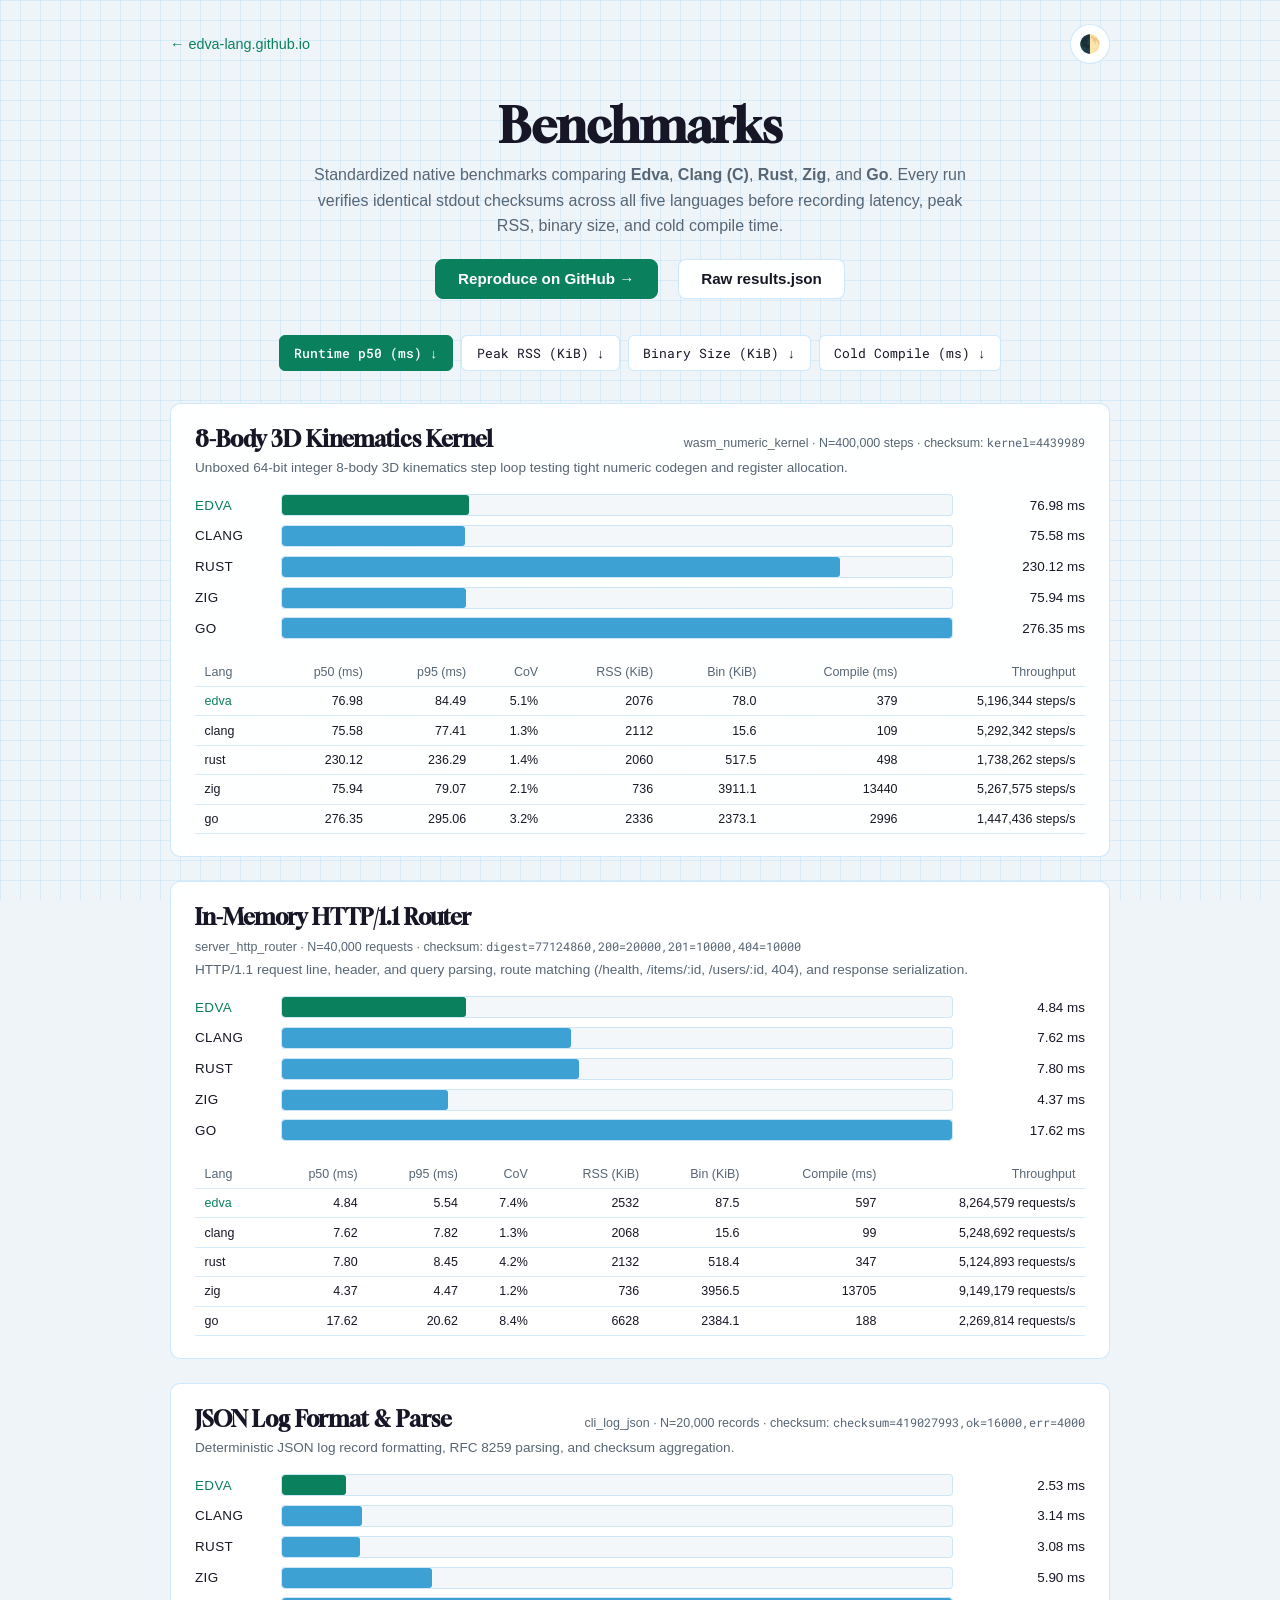
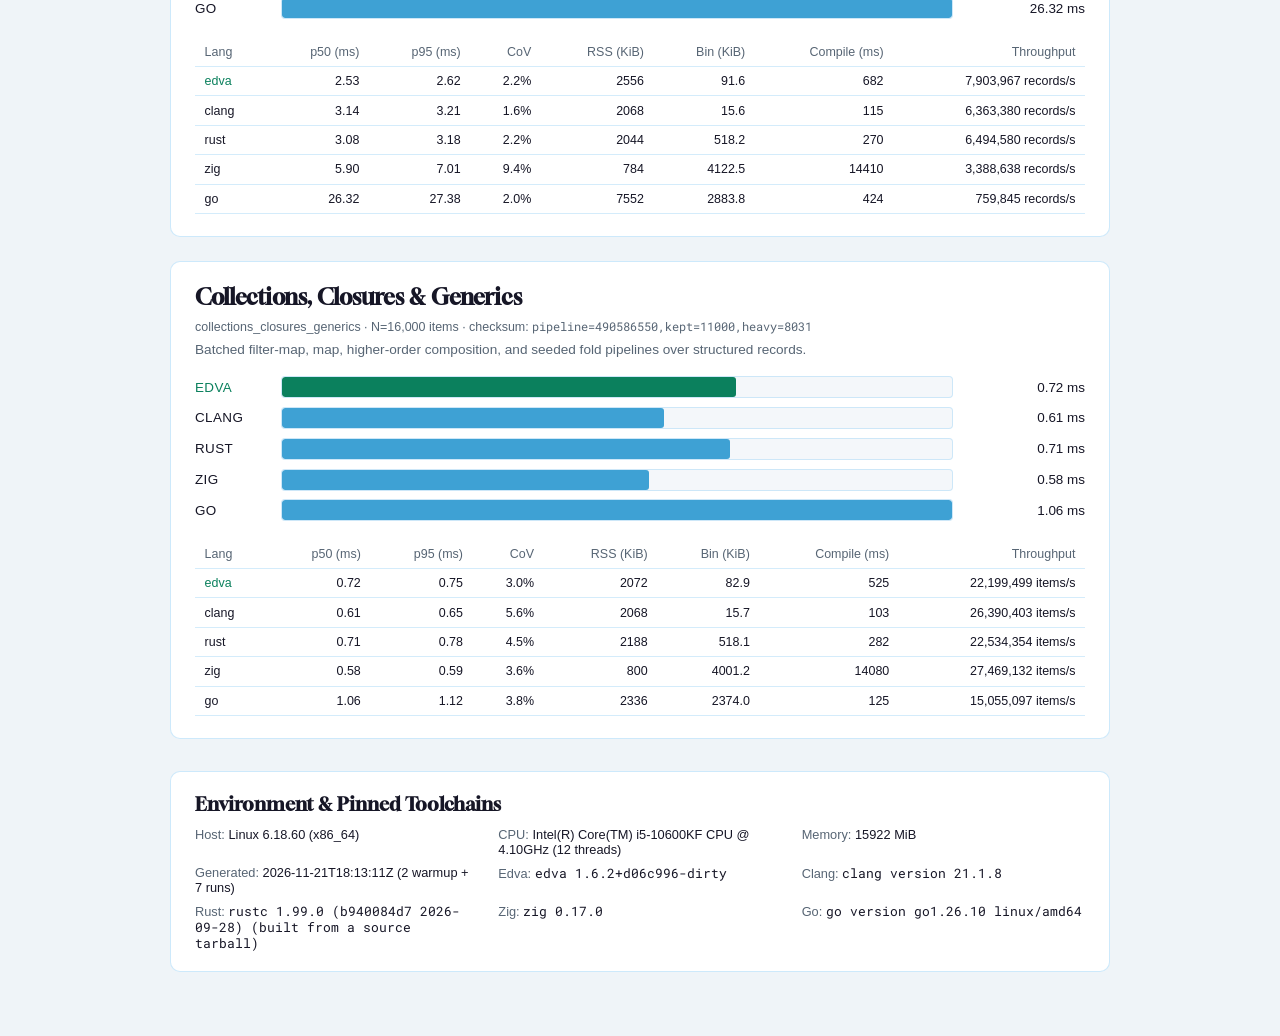
==== benchmarks/index.html @ 1a411171 "feat(benchmarks): add interactive 5-language benchmarks page (DVA-121)" ====
<!DOCTYPE html>
<html lang="en">
<head>
  <meta charset="UTF-8">
  <meta name="viewport" content="width=device-width, initial-scale=1.0">
  <title>Benchmarks — edva vs. Clang, Rust, Zig &amp; Go</title>
  <meta name="description" content="Standardized native benchmarks comparing Edva against Clang (C), Rust, Zig, and Go with verified identical outputs, peak RSS, binary size, and compile time.">
  <link rel="canonical" href="https://edva-lang.github.io/benchmarks/">
  <meta name="theme-color" content="#161626">
  <link rel="icon" type="image/svg+xml" href="/favicon.svg">
  <link rel="preconnect" href="https://fonts.googleapis.com">
  <link rel="preconnect" href="https://fonts.gstatic.com" crossorigin>
  <link href="https://fonts.googleapis.com/css2?family=Gloock&family=Roboto+Mono:wght@300;400;500&display=swap" rel="stylesheet">
  <link rel="stylesheet" href="../style.css">
  <style>
    .bench-wrap { max-width: 980px; margin: 0 auto; padding: 1.5rem 1.25rem 4rem; }
    .bench-topbar { display: flex; justify-content: space-between; align-items: center; gap: 1rem; margin-bottom: 2rem; }
    .bench-back { color: var(--accent-mint); text-decoration: none; font-size: 0.9rem; }
    .bench-back:hover { text-decoration: underline; }
    .bench-hero { text-align: center; margin-bottom: 2.25rem; }
    .bench-hero h1 { font-family: 'Gloock', serif; font-size: clamp(2rem, 5vw, 3rem); margin: 0 0 0.5rem; }
    .bench-hero p { color: var(--text-muted); max-width: 680px; margin: 0 auto 1.25rem; line-height: 1.6; }
    .metric-tabs { display: flex; flex-wrap: wrap; justify-content: center; gap: 0.5rem; margin-bottom: 2rem; }
    .metric-btn {
      font-family: 'Roboto Mono', monospace; font-size: 0.82rem; padding: 0.5rem 0.9rem;
      border-radius: 6px; border: 1px solid var(--card-border); background: var(--card-bg);
      color: var(--text-color); cursor: pointer; transition: all 0.15s ease;
    }
    .metric-btn.active {
      background: var(--btn-primary-bg); color: var(--btn-primary-fg); border-color: var(--btn-primary-bg); font-weight: 500;
    }
    .workload-card {
      background: var(--card-bg); border: 1px solid var(--card-border); border-radius: 10px;
      padding: 1.35rem 1.5rem; margin-bottom: 1.5rem; backdrop-filter: blur(4px);
    }
    .workload-head { display: flex; flex-wrap: wrap; justify-content: space-between; align-items: baseline; gap: 0.5rem; margin-bottom: 0.35rem; }
    .workload-head h2 { font-family: 'Gloock', serif; font-size: 1.4rem; margin: 0; }
    .workload-meta { font-size: 0.78rem; color: var(--text-muted); }
    .workload-desc { font-size: 0.85rem; color: var(--text-muted); margin: 0 0 1rem; line-height: 1.5; }
    .bars { display: flex; flex-direction: column; gap: 0.55rem; margin-bottom: 1.15rem; }
    .bar-row { display: grid; grid-template-columns: 74px 1fr 120px; align-items: center; gap: 0.75rem; font-size: 0.84rem; }
    .bar-lang { font-weight: 500; text-transform: uppercase; letter-spacing: 0.03em; }
    .bar-lang.edva { color: var(--accent-mint); }
    .bar-track { height: 22px; background: var(--tab-inactive-bg); border-radius: 4px; overflow: hidden; border: 1px solid var(--code-border); }
    .bar-fill { height: 100%; border-radius: 3px; background: var(--accent-ice); opacity: 0.75; transition: width 0.25s ease; }
    .bar-fill.edva { background: var(--accent-mint); opacity: 1; }
    .bar-val { text-align: right; font-variant-numeric: tabular-nums; white-space: nowrap; }
    .bench-table-wrap { overflow-x: auto; }
    table.bench-table { width: 100%; border-collapse: collapse; font-size: 0.78rem; font-variant-numeric: tabular-nums; }
    table.bench-table th, table.bench-table td { padding: 0.45rem 0.6rem; border-bottom: 1px solid var(--code-border); text-align: right; }
    table.bench-table th:first-child, table.bench-table td:first-child { text-align: left; }
    table.bench-table th { color: var(--text-muted); font-weight: 500; }
    table.bench-table tr.is-edva td:first-child { color: var(--accent-mint); font-weight: 500; }
    .env-card { background: var(--card-bg); border: 1px solid var(--card-border); border-radius: 10px; padding: 1.25rem 1.5rem; margin-top: 2rem; }
    .env-card h3 { font-family: 'Gloock', serif; margin: 0 0 0.75rem; font-size: 1.2rem; }
    .env-grid { display: grid; grid-template-columns: repeat(auto-fit, minmax(240px, 1fr)); gap: 0.5rem 1.25rem; font-size: 0.8rem; }
    .env-item span { color: var(--text-muted); }
    @media (max-width: 600px) {
      .bar-row { grid-template-columns: 60px 1fr 96px; gap: 0.5rem; font-size: 0.78rem; }
    }
  </style>
</head>
<body>
  <div class="bench-wrap">
    <div class="bench-topbar">
      <a href="/" class="bench-back">&larr; edva-lang.github.io</a>
      <button class="theme-toggle" id="themeToggle" aria-label="Toggle dark/light mode" style="position:static">🌓</button>
    </div>

    <section class="bench-hero">
      <h1>Benchmarks</h1>
      <p>Standardized native benchmarks comparing <strong>Edva</strong>, <strong>Clang (C)</strong>, <strong>Rust</strong>, <strong>Zig</strong>, and <strong>Go</strong>. Every run verifies identical stdout checksums across all five languages before recording latency, peak RSS, binary size, and cold compile time.</p>
      <div class="nav-links" style="justify-content:center">
        <a href="https://github.com/edva-lang/benchmarks" class="btn btn-primary" target="_blank" rel="noopener">Reproduce on GitHub &rarr;</a>
        <a href="./results.json" class="btn btn-outline">Raw results.json</a>
      </div>
    </section>

    <div class="metric-tabs" role="tablist">
      <button class="metric-btn active" data-metric="p50_ms">Runtime p50 (ms) &darr;</button>
      <button class="metric-btn" data-metric="peak_rss_kb">Peak RSS (KiB) &darr;</button>
      <button class="metric-btn" data-metric="binary_kb">Binary Size (KiB) &darr;</button>
      <button class="metric-btn" data-metric="compile_ms">Cold Compile (ms) &darr;</button>
    </div>

    <div id="workloads">Loading benchmark results...</div>
    <section class="env-card" id="envCard" style="display:none"></section>
  </div>

  <script>
    const root = document.documentElement;
    const saved = localStorage.getItem('edva-theme');
    if (saved) root.setAttribute('data-theme', saved);
    else if (window.matchMedia('(prefers-color-scheme: dark)').matches) root.setAttribute('data-theme', 'dark');
    document.getElementById('themeToggle').addEventListener('click', () => {
      const next = root.getAttribute('data-theme') === 'dark' ? 'light' : 'dark';
      root.setAttribute('data-theme', next);
      localStorage.setItem('edva-theme', next);
    });

    let benchData = null;
    let activeMetric = 'p50_ms';

    function metricValue(r, metric) {
      if (metric === 'binary_kb') return r.binary_bytes / 1024;
      return r[metric];
    }

    function formatMetric(val, metric) {
      if (metric === 'p50_ms') return val.toFixed(2) + ' ms';
      if (metric === 'compile_ms') return Math.round(val) + ' ms';
      if (metric === 'binary_kb') return val.toFixed(1) + ' KiB';
      return Math.round(val) + ' KiB';
    }

    function render() {
      if (!benchData) return;
      const container = document.getElementById('workloads');
      container.innerHTML = '';

      for (const w of benchData.workloads) {
        const card = document.createElement('section');
        card.className = 'workload-card';

        const langs = benchData.languages.filter(l => w.results[l]);
        const vals = langs.map(l => metricValue(w.results[l], activeMetric));
        const maxVal = Math.max(...vals, 0.001);

        const barsHtml = langs.map(l => {
          const v = metricValue(w.results[l], activeMetric);
          const pct = Math.max(2, (v / maxVal) * 100);
          return `
            <div class="bar-row">
              <div class="bar-lang ${l === 'edva' ? 'edva' : ''}">${l}</div>
              <div class="bar-track"><div class="bar-fill ${l === 'edva' ? 'edva' : ''}" style="width:${pct.toFixed(1)}%"></div></div>
              <div class="bar-val">${formatMetric(v, activeMetric)}</div>
            </div>`;
        }).join('');

        const rowsHtml = langs.map(l => {
          const r = w.results[l];
          return `
            <tr class="${l === 'edva' ? 'is-edva' : ''}">
              <td>${l}</td>
              <td>${r.p50_ms.toFixed(2)}</td>
              <td>${r.p95_ms.toFixed(2)}</td>
              <td>${r.cov_pct.toFixed(1)}%</td>
              <td>${r.peak_rss_kb}</td>
              <td>${(r.binary_bytes / 1024).toFixed(1)}</td>
              <td>${Math.round(r.compile_ms)}</td>
              <td>${Math.round(r.throughput_per_s).toLocaleString()} ${w.unit}/s</td>
            </tr>`;
        }).join('');

        card.innerHTML = `
          <div class="workload-head">
            <h2>${w.title}</h2>
            <span class="workload-meta">${w.id} &middot; N=${w.n.toLocaleString()} ${w.unit} &middot; checksum: <code>${w.checksum}</code></span>
          </div>
          <p class="workload-desc">${w.description}</p>
          <div class="bars">${barsHtml}</div>
          <div class="bench-table-wrap">
            <table class="bench-table">
              <thead>
                <tr>
                  <th>Lang</th><th>p50 (ms)</th><th>p95 (ms)</th><th>CoV</th>
                  <th>RSS (KiB)</th><th>Bin (KiB)</th><th>Compile (ms)</th><th>Throughput</th>
                </tr>
              </thead>
              <tbody>${rowsHtml}</tbody>
            </table>
          </div>`;
        container.appendChild(card);
      }

      const env = benchData.environment;
      const envCard = document.getElementById('envCard');
      envCard.style.display = 'block';
      envCard.innerHTML = `
        <h3>Environment &amp; Pinned Toolchains</h3>
        <div class="env-grid">
          <div class="env-item"><span>Host:</span> ${env.os} (${env.arch})</div>
          <div class="env-item"><span>CPU:</span> ${env.cpu} (${env.cores} threads)</div>
          <div class="env-item"><span>Memory:</span> ${env.memory_mib} MiB</div>
          <div class="env-item"><span>Generated:</span> ${benchData.generated_at} (${benchData.config.warmup} warmup + ${benchData.config.runs} runs)</div>
          <div class="env-item"><span>Edva:</span> <code>${env.toolchains.edva}</code></div>
          <div class="env-item"><span>Clang:</span> <code>${env.toolchains.clang}</code></div>
          <div class="env-item"><span>Rust:</span> <code>${env.toolchains.rust}</code></div>
          <div class="env-item"><span>Zig:</span> <code>${env.toolchains.zig}</code></div>
          <div class="env-item"><span>Go:</span> <code>${env.toolchains.go}</code></div>
        </div>`;
    }

    document.querySelectorAll('.metric-btn').forEach(btn => {
      btn.addEventListener('click', () => {
        document.querySelectorAll('.metric-btn').forEach(b => b.classList.remove('active'));
        btn.classList.add('active');
        activeMetric = btn.dataset.metric;
        render();
      });
    });

    fetch('./results.json')
      .then(r => r.json())
      .then(data => { benchData = data; render(); })
      .catch(err => {
        document.getElementById('workloads').textContent = 'Failed to load results.json: ' + err;
      });
  </script>

  <!-- Edva Webcounter -->
  <script>
    fetch('https://counter.shut.gde.to/p/' + location.hostname + '?ref=' + encodeURIComponent(document.referrer || ''), {
      method: 'POST',
      keepalive: true
    }).catch(() => {});
  </script>
</body>
</html>
---- style.css ----
/* ==========================================================================
   Edva Website Stylesheet
   Palette:
     - Indigo (Dark Base):   #161626 / #202036
     - Cloud (Light Base):    #EFF4F8
     - Mint (Primary Accent): #77F2C1
     - Ice (Secondary Accent):#83C9F4
   Background: Notebook Grid Paper ("Тетрадь в клетку")
   ========================================================================== */

:root {
   --bg-color: #eff4f8; /* Cloud */
   --text-color: #161626; /* Indigo */
   --text-muted: #576574;
   --grid-line-color: rgba(
      131,
      201,
      244,
      0.22
   ); /* Faint Ice grid on Cloud */
   --grid-size: 20px;

   /* Light mode: Deep high-contrast mint for crisp legibility on white/cloud */
   --accent-mint: #0b805d;
   --accent-ice: #0284c7;
   --accent-indigo: #161626;

   --btn-primary-bg: #0b805d;
   --btn-primary-fg: #ffffff;
   --btn-primary-hover: #08694c;

   --card-bg: rgba(255, 255, 255, 0.95);
   --card-border: rgba(131, 201, 244, 0.4);
   --code-bg: #ffffff;
   --code-border: rgba(131, 201, 244, 0.35);
   --tab-active-bg: #ffffff;
   --tab-inactive-bg: rgba(239, 244, 248, 0.7);

   /* Syntax Highlighting (Light: Crisp dark mint & ice on white) */
   --syn-comment: #576574;
   --syn-directive: #0b805d;
   --syn-keyword: #0b805d;
   --syn-type: #0284c7;
   --syn-string: #0b805d;
   --syn-number: #7c3aed;
   --syn-operator: #0284c7;
   --syn-function: #2563eb;
}

[data-theme="dark"] {
   --bg-color: #161626; /* Indigo */
   --text-color: #eff4f8; /* Cloud */
   --text-muted: #8fa0b5;
   --grid-line-color: rgba(
      131,
      201,
      244,
      0.045
   ); /* Faint Ice grid on Indigo */

   /* Dark mode: Radiant #77F2C1 mint against Midnight Indigo */
   --accent-mint: #77f2c1; /* Mint */
   --accent-ice: #83c9f4; /* Ice */
   --accent-indigo: #161626; /* Indigo */

   --btn-primary-bg: #77f2c1;
   --btn-primary-fg: #161626;
   --btn-primary-hover: #5fe3b0;

   --card-bg: rgba(32, 32, 54, 0.85); /* Deep Indigo Surface */
   --card-border: rgba(131, 201, 244, 0.12);
   --code-bg: #202036;
   --code-border: rgba(131, 201, 244, 0.1);
   --tab-active-bg: #202036;
   --tab-inactive-bg: rgba(22, 22, 38, 0.4);

   /* Syntax Highlighting (Dark: Midnight Indigo + Mint/Ice) */
   --syn-comment: #606b82;
   --syn-directive: #77f2c1; /* Mint */
   --syn-keyword: #77f2c1; /* Mint */
   --syn-type: #83c9f4; /* Ice */
   --syn-string: #77f2c1; /* Mint */
   --syn-number: #fbbf24;
   --syn-operator: #83c9f4; /* Ice */
   --syn-function: #83c9f4; /* Ice */
}

@media (prefers-color-scheme: dark) {
   :root:not([data-theme="light"]) {
      --bg-color: #161626;
      --text-color: #eff4f8;
      --text-muted: #8fa0b5;
      --grid-line-color: rgba(131, 201, 244, 0.045);

      --card-bg: rgba(32, 32, 54, 0.85);
      --card-border: rgba(131, 201, 244, 0.12);
      --code-bg: #202036;
      --code-border: rgba(131, 201, 244, 0.1);
      --tab-active-bg: #202036;
      --tab-inactive-bg: rgba(22, 22, 38, 0.4);

      --syn-comment: #606b82;
      --syn-directive: #77f2c1;
      --syn-keyword: #77f2c1;
      --syn-type: #83c9f4;
      --syn-string: #77f2c1;
      --syn-number: #fbbf24;
      --syn-operator: #83c9f4;
      --syn-function: #83c9f4;
   }
}

* {
   box-sizing: border-box;
   margin: 0;
   padding: 0;
}

html,
body {
   min-height: 100vh;
   background-color: var(--bg-color);
   background-image:
      linear-gradient(
         to right,
         var(--grid-line-color) 1px,
         transparent 1px
      ),
      linear-gradient(
         to bottom,
         var(--grid-line-color) 1px,
         transparent 1px
      );
   background-size: var(--grid-size) var(--grid-size);
   background-attachment: fixed;
   color: var(--text-color);
   font-family:
      -apple-system, BlinkMacSystemFont, "Segoe UI", Roboto,
      "Helvetica Neue", Arial, sans-serif;
   transition:
      background-color 0.25s ease,
      color 0.25s ease;
}

/* Header & Theme toggle */
header {
   position: absolute;
   top: 0;
   left: 0;
   right: 0;
   display: flex;
   justify-content: flex-end;
   padding: 1.5rem 2rem;
   z-index: 10;
}

.theme-toggle {
   background: var(--card-bg);
   border: 1px solid var(--card-border);
   color: var(--text-color);
   width: 40px;
   height: 40px;
   border-radius: 50%;
   cursor: pointer;
   display: flex;
   align-items: center;
   justify-content: center;
   font-size: 1.1rem;
   transition:
      border-color 0.2s,
      transform 0.2s;
   backdrop-filter: blur(8px);
}

.theme-toggle:hover {
   border-color: var(--accent-mint);
   transform: scale(1.05);
}

/* Main Container */
main {
   max-width: 1060px;
   margin: 0 auto;
   padding: 5rem 1.5rem 4rem 1.5rem;
   display: flex;
   flex-direction: column;
   align-items: center;
}

/* Hero Section */
.hero {
   text-align: center;
   margin-bottom: 3.5rem;
}

.brand-logo-wrap {
   display: inline-flex;
   justify-content: center;
   align-items: center;
   margin-bottom: 0.75rem;
}

.brand-logo {
   width: 76px;
   height: auto;
   color: var(--accent-mint);
   filter: drop-shadow(0 4px 12px rgba(11, 128, 93, 0.15));
   transition:
      transform 0.3s cubic-bezier(0.16, 1, 0.3, 1),
      color 0.25s ease,
      filter 0.3s ease;
}

.brand-logo:hover {
   transform: translateY(-3px) scale(1.04);
}

[data-theme="dark"] .brand-logo {
   filter: drop-shadow(0 0 22px rgba(119, 242, 193, 0.3));
}

.brand-title {
   font-family: "Gloock", serif;
   font-weight: 500;
   font-size: 100px;
   line-height: 1.05;
   letter-spacing: -0.02em;
   margin-bottom: 0.25rem;
   color: var(--text-color);
   user-select: none;
}

.brand-sub {
   font-family:
      "Roboto", "Helvetica Neue", Helvetica, Arial, sans-serif;
   font-size: 0.72rem;
   font-weight: 300;
   letter-spacing: 0.05em;
   color: var(--text-muted);
   margin-top: 0;
   margin-bottom: 1.5rem;
   opacity: 0.75;
}

.tagline {
   font-size: 1.25rem;
   color: var(--text-muted);
   font-weight: 400;
   max-width: 680px;
   margin: 0 auto 2rem auto;
   line-height: 1.5;
}

.nav-links {
   display: flex;
   gap: 1.25rem;
   flex-wrap: wrap;
   justify-content: center;
}

.btn {
   display: inline-flex;
   align-items: center;
   gap: 0.5rem;
   padding: 0.65rem 1.4rem;
   border-radius: 8px;
   font-size: 0.95rem;
   font-weight: 600;
   text-decoration: none;
   transition: all 0.2s ease;
}

.btn-primary {
   background-color: var(--btn-primary-bg);
   color: var(--btn-primary-fg);
   border: 1px solid var(--btn-primary-bg);
}

.btn-primary:hover {
   background-color: var(--btn-primary-hover);
   border-color: var(--btn-primary-hover);
   transform: translateY(-1px);
}

.btn-outline {
   background: var(--card-bg);
   color: var(--text-color);
   border: 1px solid var(--card-border);
   backdrop-filter: blur(8px);
}

.btn-outline:hover {
   border-color: var(--accent-ice);
   color: var(--accent-ice);
}

/* Showcase Section */
.showcase {
   width: 100%;
   margin-top: 1rem;
}

.showcase + .showcase {
   margin-top: 3rem;
}

.showcase-header {
   text-align: center;
   margin-bottom: 1.5rem;
}

.showcase-title {
   font-size: 1.5rem;
   font-weight: 600;
   color: var(--text-color);
   margin-bottom: 0.5rem;
}

.showcase-desc {
   font-size: 0.95rem;
   color: var(--text-muted);
}

.showcase-box {
   background: var(--code-bg);
   border: 1px solid var(--code-border);
   border-radius: 12px;
   overflow: hidden;
   box-shadow: 0 10px 30px rgba(0, 0, 0, 0.08);
}

/* Tab Bar */
.tabs-bar {
   display: flex;
   background: var(--tab-inactive-bg);
   border-bottom: 1px solid var(--code-border);
   overflow-x: auto;
   scrollbar-width: none;
}

.tabs-bar::-webkit-scrollbar {
   display: none;
}

.tab-btn {
   background: transparent;
   border: none;
   padding: 0.85rem 1.35rem;
   font-size: 0.9rem;
   font-weight: 600;
   color: var(--text-muted);
   cursor: pointer;
   white-space: nowrap;
   display: flex;
   align-items: center;
   gap: 0.5rem;
   border-bottom: 2px solid transparent;
   transition: all 0.2s ease;
}

.tab-btn:hover {
   color: var(--text-color);
}

.tab-btn.active {
   color: var(--accent-mint);
   background: var(--tab-active-bg);
   border-bottom: 2px solid var(--accent-mint);
}

/* Code Content Panel */
.tab-content {
   display: none;
   padding: 1.75rem;
   position: relative;
}

.tab-content.active {
   display: block;
}

.content-grid {
   display: grid;
   grid-template-columns: 280px minmax(0, 1fr);
   gap: 2rem;
   align-items: start;
}

@media (max-width: 860px) {
   .content-grid {
      grid-template-columns: minmax(0, 1fr);
   }
}

.feature-info {
   text-align: left;
}

.feature-info h3 {
   font-size: 1.2rem;
   margin-bottom: 0.75rem;
   color: var(--text-color);
   text-align: left;
}

.feature-info p {
   font-size: 0.92rem;
   line-height: 1.6;
   color: var(--text-muted);
   margin-bottom: 1.2rem;
   text-align: left;
}

.feature-info ul {
   list-style: none;
   padding: 0;
   margin: 0;
   text-align: left;
}

.feature-info li {
   font-size: 0.88rem;
   line-height: 1.6;
   color: var(--text-muted);
   margin-bottom: 0.6rem;
   position: relative;
   padding-left: 1.1rem;
   text-align: left;
}

.feature-info li::before {
   content: "•";
   position: absolute;
   left: 0;
   top: 0;
   color: var(--accent-mint);
   font-weight: bold;
}

.feature-info code {
   white-space: nowrap;
   background: var(--card-bg);
   border: 1px solid var(--card-border);
   padding: 0.15em 0.35em;
   border-radius: 4px;
   font-size: 0.85em;
   color: var(--accent-ice);
}

[data-theme="dark"] .feature-info code {
   color: var(--accent-ice);
}

/* Code Block */
.code-wrapper {
   position: relative;
   min-width: 0;
   max-width: 100%;
}

.copy-btn {
   position: absolute;
   top: 0.25rem;
   right: 0.25rem;
   z-index: 10;
   background: var(--card-bg);
   border: 1px solid var(--card-border);
   color: var(--text-muted);
   padding: 0.3rem 0.6rem;
   border-radius: 6px;
   font-size: 0.72rem;
   cursor: pointer;
   transition: all 0.2s ease;
   backdrop-filter: blur(8px);
   -webkit-backdrop-filter: blur(8px);
}

.copy-btn:hover {
   color: var(--text-color);
   border-color: var(--accent-mint);
}

pre,
code {
   font-family:
      "Roboto Mono", ui-monospace, SFMono-Regular, Menlo, Monaco,
      Consolas, monospace;
}

pre {
   margin: 0;
   font-size: 0.86rem;
   font-weight: 300;
   line-height: 1.55;
   letter-spacing: -0.01em;
   overflow-x: hidden;
   padding: 0.5rem 0.25rem;
}

/* Syntax Highlight Tokens (Zero Italics, Light/Clean Weights) */
.tok-com {
   color: var(--syn-comment);
   font-style: normal;
   font-weight: 300;
}
.tok-dir {
   color: var(--syn-directive);
   font-weight: 400;
   font-style: normal;
}
.tok-kw {
   color: var(--syn-keyword);
   font-weight: 400;
   font-style: normal;
}
.tok-typ {
   color: var(--syn-type);
   font-weight: 400;
   font-style: normal;
}
.tok-str {
   color: var(--syn-string);
   font-style: normal;
}
.tok-num {
   color: var(--syn-number);
   font-style: normal;
}
.tok-op {
   color: var(--syn-operator);
   font-weight: 400;
   font-style: normal;
}
.tok-fn {
   color: var(--syn-function);
   font-weight: 400;
   font-style: normal;
}

.bottom-nav {
   margin-top: 4.5rem;
   margin-bottom: 0.5rem;
}

footer {
   margin-top: 2.5rem;
   text-align: center;
   font-size: 0.85rem;
   color: var(--text-muted);
}

footer a {
   color: var(--text-muted);
   text-decoration: underline;
   text-underline-offset: 3px;
   transition: color 0.2s ease;
}

footer a:hover {
   color: var(--accent-mint);
}
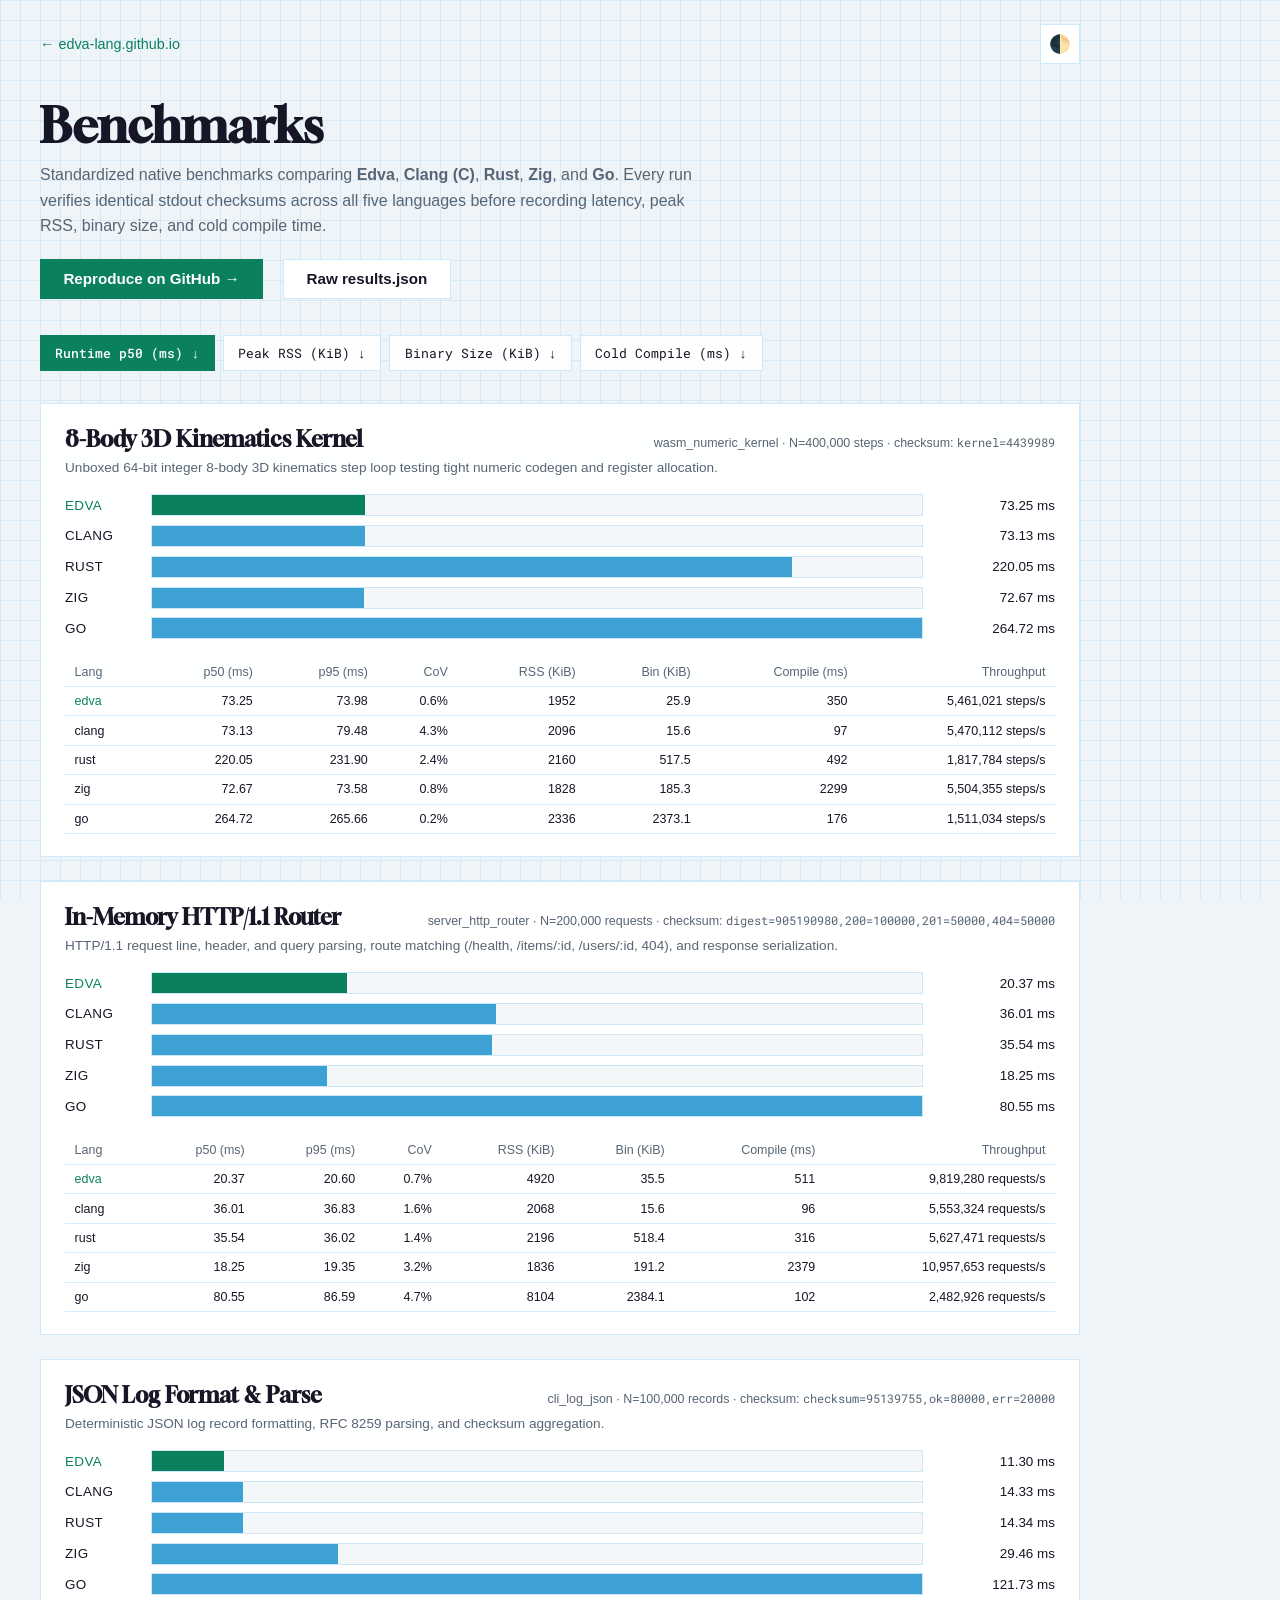
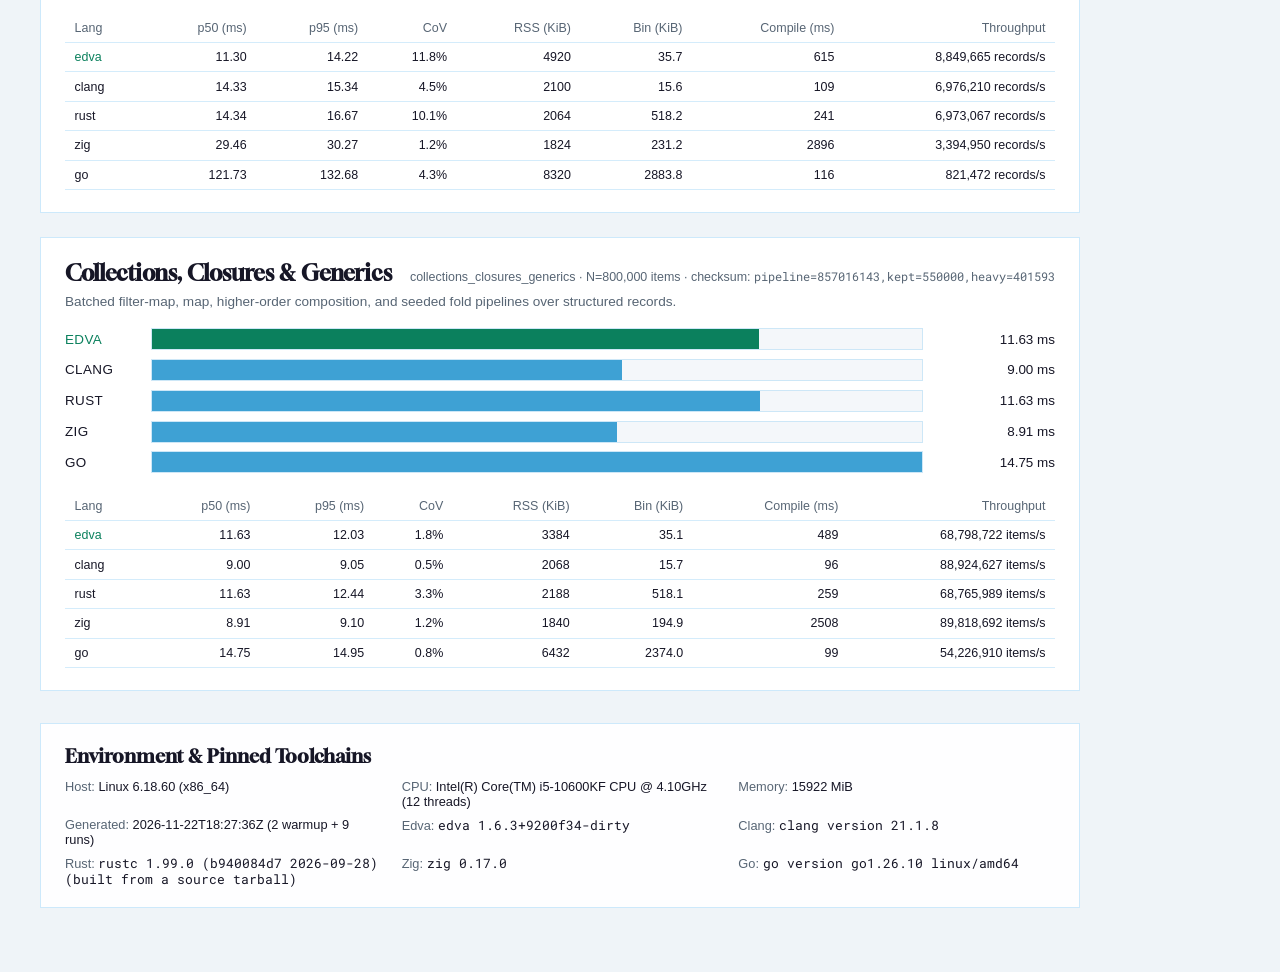
==== commit 84f47b68: "style: left-align layout, split upper-left logo & right hero block, and remove all rounded corners" ====
--- a/benchmarks/index.html
+++ b/benchmarks/index.html
@@ -13,24 +13,24 @@
   <link href="https://fonts.googleapis.com/css2?family=Gloock&family=Roboto+Mono:wght@300;400;500&display=swap" rel="stylesheet">
   <link rel="stylesheet" href="../style.css">
   <style>
-    .bench-wrap { max-width: 980px; margin: 0 auto; padding: 1.5rem 1.25rem 4rem; }
+    .bench-wrap { max-width: 1120px; margin: 0; padding: 1.5rem 2.5rem 4rem; }
     .bench-topbar { display: flex; justify-content: space-between; align-items: center; gap: 1rem; margin-bottom: 2rem; }
     .bench-back { color: var(--accent-mint); text-decoration: none; font-size: 0.9rem; }
     .bench-back:hover { text-decoration: underline; }
-    .bench-hero { text-align: center; margin-bottom: 2.25rem; }
+    .bench-hero { text-align: left; margin-bottom: 2.25rem; }
     .bench-hero h1 { font-family: 'Gloock', serif; font-size: clamp(2rem, 5vw, 3rem); margin: 0 0 0.5rem; }
-    .bench-hero p { color: var(--text-muted); max-width: 680px; margin: 0 auto 1.25rem; line-height: 1.6; }
-    .metric-tabs { display: flex; flex-wrap: wrap; justify-content: center; gap: 0.5rem; margin-bottom: 2rem; }
+    .bench-hero p { color: var(--text-muted); max-width: 680px; margin: 0 0 1.25rem; line-height: 1.6; }
+    .metric-tabs { display: flex; flex-wrap: wrap; justify-content: flex-start; gap: 0.5rem; margin-bottom: 2rem; }
     .metric-btn {
       font-family: 'Roboto Mono', monospace; font-size: 0.82rem; padding: 0.5rem 0.9rem;
-      border-radius: 6px; border: 1px solid var(--card-border); background: var(--card-bg);
+      border-radius: 0; border: 1px solid var(--card-border); background: var(--card-bg);
       color: var(--text-color); cursor: pointer; transition: all 0.15s ease;
     }
     .metric-btn.active {
       background: var(--btn-primary-bg); color: var(--btn-primary-fg); border-color: var(--btn-primary-bg); font-weight: 500;
     }
     .workload-card {
-      background: var(--card-bg); border: 1px solid var(--card-border); border-radius: 10px;
+      background: var(--card-bg); border: 1px solid var(--card-border); border-radius: 0;
       padding: 1.35rem 1.5rem; margin-bottom: 1.5rem; backdrop-filter: blur(4px);
     }
     .workload-head { display: flex; flex-wrap: wrap; justify-content: space-between; align-items: baseline; gap: 0.5rem; margin-bottom: 0.35rem; }
@@ -41,8 +41,8 @@
     .bar-row { display: grid; grid-template-columns: 74px 1fr 120px; align-items: center; gap: 0.75rem; font-size: 0.84rem; }
     .bar-lang { font-weight: 500; text-transform: uppercase; letter-spacing: 0.03em; }
     .bar-lang.edva { color: var(--accent-mint); }
-    .bar-track { height: 22px; background: var(--tab-inactive-bg); border-radius: 4px; overflow: hidden; border: 1px solid var(--code-border); }
-    .bar-fill { height: 100%; border-radius: 3px; background: var(--accent-ice); opacity: 0.75; transition: width 0.25s ease; }
+    .bar-track { height: 22px; background: var(--tab-inactive-bg); border-radius: 0; overflow: hidden; border: 1px solid var(--code-border); }
+    .bar-fill { height: 100%; border-radius: 0; background: var(--accent-ice); opacity: 0.75; transition: width 0.25s ease; }
     .bar-fill.edva { background: var(--accent-mint); opacity: 1; }
     .bar-val { text-align: right; font-variant-numeric: tabular-nums; white-space: nowrap; }
     .bench-table-wrap { overflow-x: auto; }
@@ -51,7 +51,7 @@
     table.bench-table th:first-child, table.bench-table td:first-child { text-align: left; }
     table.bench-table th { color: var(--text-muted); font-weight: 500; }
     table.bench-table tr.is-edva td:first-child { color: var(--accent-mint); font-weight: 500; }
-    .env-card { background: var(--card-bg); border: 1px solid var(--card-border); border-radius: 10px; padding: 1.25rem 1.5rem; margin-top: 2rem; }
+    .env-card { background: var(--card-bg); border: 1px solid var(--card-border); border-radius: 0; padding: 1.25rem 1.5rem; margin-top: 2rem; }
     .env-card h3 { font-family: 'Gloock', serif; margin: 0 0 0.75rem; font-size: 1.2rem; }
     .env-grid { display: grid; grid-template-columns: repeat(auto-fit, minmax(240px, 1fr)); gap: 0.5rem 1.25rem; font-size: 0.8rem; }
     .env-item span { color: var(--text-muted); }
@@ -70,7 +70,7 @@
     <section class="bench-hero">
       <h1>Benchmarks</h1>
       <p>Standardized native benchmarks comparing <strong>Edva</strong>, <strong>Clang (C)</strong>, <strong>Rust</strong>, <strong>Zig</strong>, and <strong>Go</strong>. Every run verifies identical stdout checksums across all five languages before recording latency, peak RSS, binary size, and cold compile time.</p>
-      <div class="nav-links" style="justify-content:center">
+      <div class="nav-links">
         <a href="https://github.com/edva-lang/benchmarks" class="btn btn-primary" target="_blank" rel="noopener">Reproduce on GitHub &rarr;</a>
         <a href="./results.json" class="btn btn-outline">Raw results.json</a>
       </div>
--- a/style.css
+++ b/style.css
@@ -160,7 +160,7 @@
    color: var(--text-color);
    width: 40px;
    height: 40px;
-   border-radius: 50%;
+   border-radius: 0;
    cursor: pointer;
    display: flex;
    align-items: center;
@@ -179,29 +179,35 @@
 
 /* Main Container */
 main {
-   max-width: 1060px;
-   margin: 0 auto;
-   padding: 5rem 1.5rem 4rem 1.5rem;
+   max-width: 1120px;
+   margin: 0;
+   padding: 4.5rem 2.5rem 4rem 2.5rem;
    display: flex;
    flex-direction: column;
-   align-items: center;
+   align-items: flex-start;
 }
 
 /* Hero Section */
 .hero {
-   text-align: center;
+   width: 100%;
+   display: flex;
+   justify-content: space-between;
+   align-items: flex-start;
+   gap: 3rem;
+   text-align: left;
    margin-bottom: 3.5rem;
 }
 
 .brand-logo-wrap {
    display: inline-flex;
-   justify-content: center;
-   align-items: center;
-   margin-bottom: 0.75rem;
+   justify-content: flex-start;
+   align-items: flex-start;
+   flex-shrink: 0;
+   margin-bottom: 0;
 }
 
 .brand-logo {
-   width: 76px;
+   width: 112px;
    height: auto;
    color: var(--accent-mint);
    filter: drop-shadow(0 4px 12px rgba(11, 128, 93, 0.15));
@@ -211,6 +217,28 @@
       filter 0.3s ease;
 }
 
+.hero-content {
+   margin-left: auto;
+   max-width: 700px;
+   text-align: left;
+}
+
+@media (max-width: 760px) {
+   main {
+      padding: 4.5rem 1.25rem 3rem 1.25rem;
+   }
+   .hero {
+      flex-direction: column;
+      gap: 1.5rem;
+   }
+   .hero-content {
+      margin-left: 0;
+   }
+   .brand-logo {
+      width: 76px;
+   }
+}
+
 .brand-logo:hover {
    transform: translateY(-3px) scale(1.04);
 }
@@ -247,15 +275,23 @@
    color: var(--text-muted);
    font-weight: 400;
    max-width: 680px;
-   margin: 0 auto 2rem auto;
+   margin: 0 0 0.75rem 0;
    line-height: 1.5;
+}
+
+.targets-line {
+   font-size: 0.9rem;
+   color: var(--text-muted);
+   opacity: 0.85;
+   letter-spacing: 0.02em;
+   margin: 0 0 2rem 0;
 }
 
 .nav-links {
    display: flex;
    gap: 1.25rem;
    flex-wrap: wrap;
-   justify-content: center;
+   justify-content: flex-start;
 }
 
 .btn {
@@ -263,7 +299,7 @@
    align-items: center;
    gap: 0.5rem;
    padding: 0.65rem 1.4rem;
-   border-radius: 8px;
+   border-radius: 0;
    font-size: 0.95rem;
    font-weight: 600;
    text-decoration: none;
@@ -305,7 +341,7 @@
 }
 
 .showcase-header {
-   text-align: center;
+   text-align: left;
    margin-bottom: 1.5rem;
 }
 
@@ -324,7 +360,7 @@
 .showcase-box {
    background: var(--code-bg);
    border: 1px solid var(--code-border);
-   border-radius: 12px;
+   border-radius: 0;
    overflow: hidden;
    box-shadow: 0 10px 30px rgba(0, 0, 0, 0.08);
 }
@@ -442,7 +478,7 @@
    background: var(--card-bg);
    border: 1px solid var(--card-border);
    padding: 0.15em 0.35em;
-   border-radius: 4px;
+   border-radius: 0;
    font-size: 0.85em;
    color: var(--accent-ice);
 }
@@ -467,7 +503,7 @@
    border: 1px solid var(--card-border);
    color: var(--text-muted);
    padding: 0.3rem 0.6rem;
-   border-radius: 6px;
+   border-radius: 0;
    font-size: 0.72rem;
    cursor: pointer;
    transition: all 0.2s ease;
@@ -544,7 +580,7 @@
 
 footer {
    margin-top: 2.5rem;
-   text-align: center;
+   text-align: left;
    font-size: 0.85rem;
    color: var(--text-muted);
 }
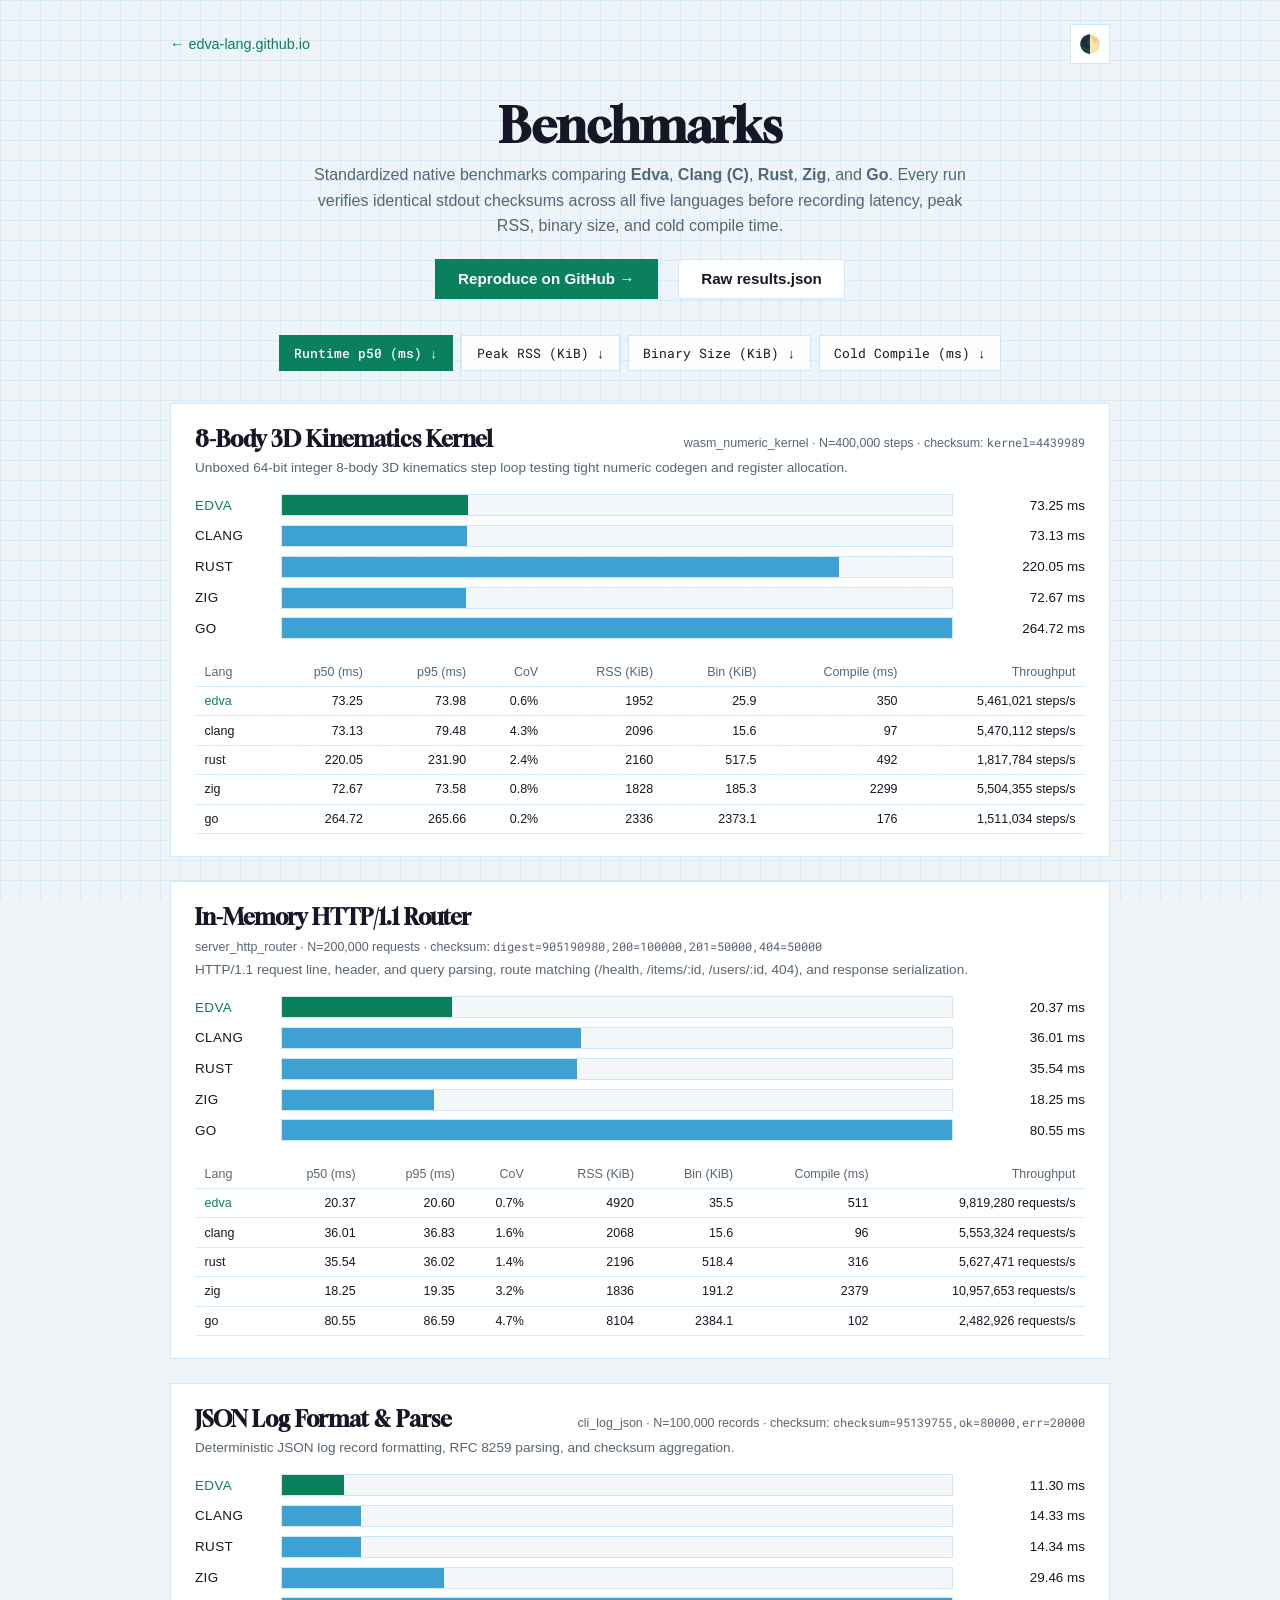
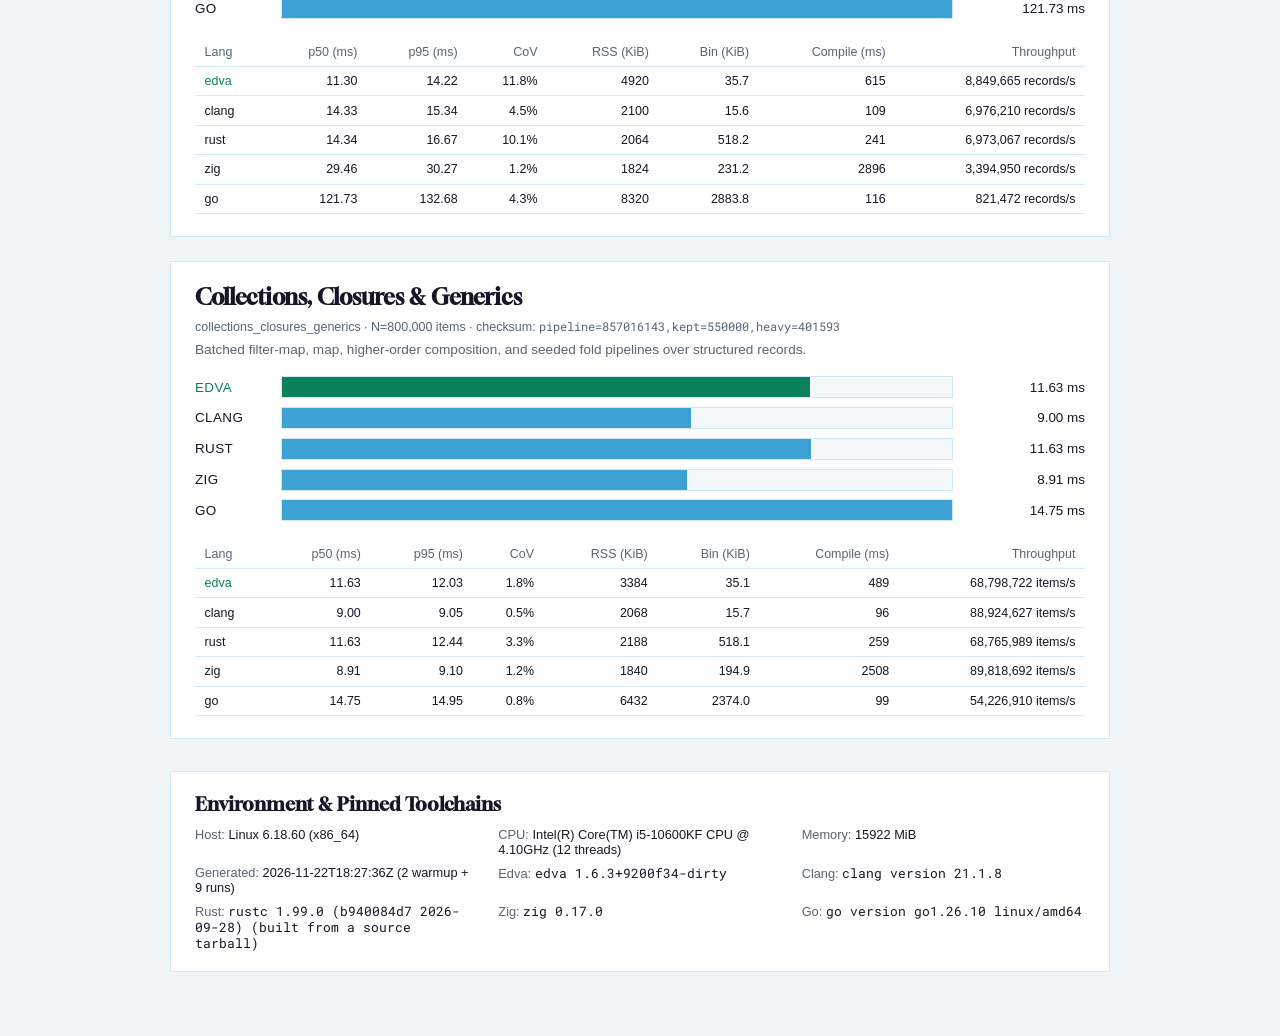
==== commit 68c92561: "style: center page container and pair logo tightly beside hero block (keep sharp corners)" ====
--- a/benchmarks/index.html
+++ b/benchmarks/index.html
@@ -11,16 +11,16 @@
   <link rel="preconnect" href="https://fonts.googleapis.com">
   <link rel="preconnect" href="https://fonts.gstatic.com" crossorigin>
   <link href="https://fonts.googleapis.com/css2?family=Gloock&family=Roboto+Mono:wght@300;400;500&display=swap" rel="stylesheet">
-  <link rel="stylesheet" href="../style.css">
+  <link rel="stylesheet" href="../style.css?v=2">
   <style>
-    .bench-wrap { max-width: 1120px; margin: 0; padding: 1.5rem 2.5rem 4rem; }
+    .bench-wrap { max-width: 980px; margin: 0 auto; padding: 1.5rem 1.25rem 4rem; }
     .bench-topbar { display: flex; justify-content: space-between; align-items: center; gap: 1rem; margin-bottom: 2rem; }
     .bench-back { color: var(--accent-mint); text-decoration: none; font-size: 0.9rem; }
     .bench-back:hover { text-decoration: underline; }
-    .bench-hero { text-align: left; margin-bottom: 2.25rem; }
+    .bench-hero { text-align: center; margin-bottom: 2.25rem; }
     .bench-hero h1 { font-family: 'Gloock', serif; font-size: clamp(2rem, 5vw, 3rem); margin: 0 0 0.5rem; }
-    .bench-hero p { color: var(--text-muted); max-width: 680px; margin: 0 0 1.25rem; line-height: 1.6; }
-    .metric-tabs { display: flex; flex-wrap: wrap; justify-content: flex-start; gap: 0.5rem; margin-bottom: 2rem; }
+    .bench-hero p { color: var(--text-muted); max-width: 680px; margin: 0 auto 1.25rem; line-height: 1.6; }
+    .metric-tabs { display: flex; flex-wrap: wrap; justify-content: center; gap: 0.5rem; margin-bottom: 2rem; }
     .metric-btn {
       font-family: 'Roboto Mono', monospace; font-size: 0.82rem; padding: 0.5rem 0.9rem;
       border-radius: 0; border: 1px solid var(--card-border); background: var(--card-bg);
@@ -70,7 +70,7 @@
     <section class="bench-hero">
       <h1>Benchmarks</h1>
       <p>Standardized native benchmarks comparing <strong>Edva</strong>, <strong>Clang (C)</strong>, <strong>Rust</strong>, <strong>Zig</strong>, and <strong>Go</strong>. Every run verifies identical stdout checksums across all five languages before recording latency, peak RSS, binary size, and cold compile time.</p>
-      <div class="nav-links">
+      <div class="nav-links" style="justify-content:center">
         <a href="https://github.com/edva-lang/benchmarks" class="btn btn-primary" target="_blank" rel="noopener">Reproduce on GitHub &rarr;</a>
         <a href="./results.json" class="btn btn-outline">Raw results.json</a>
       </div>
--- a/style.css
+++ b/style.css
@@ -179,21 +179,21 @@
 
 /* Main Container */
 main {
-   max-width: 1120px;
-   margin: 0;
-   padding: 4.5rem 2.5rem 4rem 2.5rem;
+   max-width: 1060px;
+   margin: 0 auto;
+   padding: 4.5rem 1.5rem 4rem 1.5rem;
    display: flex;
    flex-direction: column;
-   align-items: flex-start;
+   align-items: center;
 }
 
 /* Hero Section */
 .hero {
    width: 100%;
    display: flex;
-   justify-content: space-between;
+   justify-content: center;
    align-items: flex-start;
-   gap: 3rem;
+   gap: 2.25rem;
    text-align: left;
    margin-bottom: 3.5rem;
 }
@@ -203,11 +203,12 @@
    justify-content: flex-start;
    align-items: flex-start;
    flex-shrink: 0;
+   margin-top: 0.4rem;
    margin-bottom: 0;
 }
 
 .brand-logo {
-   width: 112px;
+   width: 108px;
    height: auto;
    color: var(--accent-mint);
    filter: drop-shadow(0 4px 12px rgba(11, 128, 93, 0.15));
@@ -218,8 +219,7 @@
 }
 
 .hero-content {
-   margin-left: auto;
-   max-width: 700px;
+   max-width: 680px;
    text-align: left;
 }
 
@@ -229,10 +229,11 @@
    }
    .hero {
       flex-direction: column;
+      align-items: flex-start;
       gap: 1.5rem;
    }
-   .hero-content {
-      margin-left: 0;
+   .brand-logo-wrap {
+      margin-top: 0;
    }
    .brand-logo {
       width: 76px;
@@ -341,7 +342,7 @@
 }
 
 .showcase-header {
-   text-align: left;
+   text-align: center;
    margin-bottom: 1.5rem;
 }
 
@@ -576,11 +577,12 @@
 .bottom-nav {
    margin-top: 4.5rem;
    margin-bottom: 0.5rem;
+   justify-content: center;
 }
 
 footer {
    margin-top: 2.5rem;
-   text-align: left;
+   text-align: center;
    font-size: 0.85rem;
    color: var(--text-muted);
 }
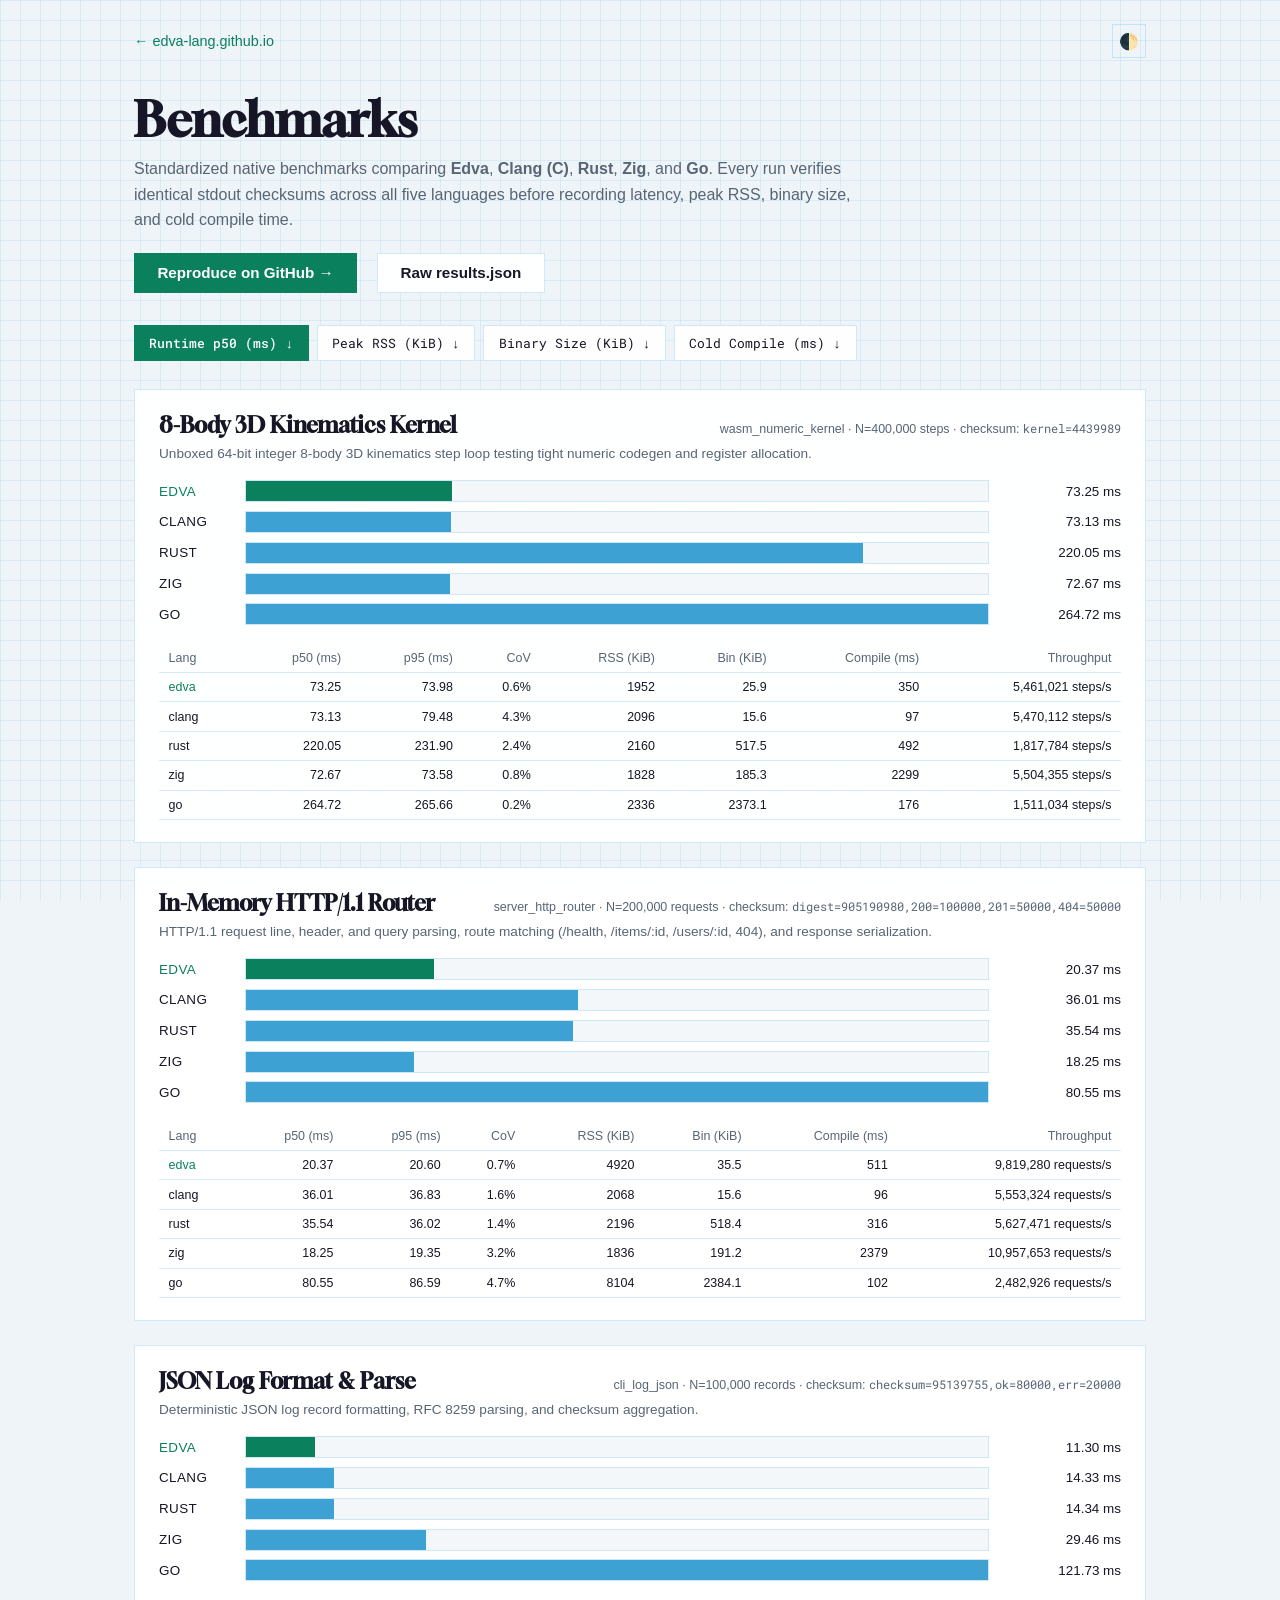
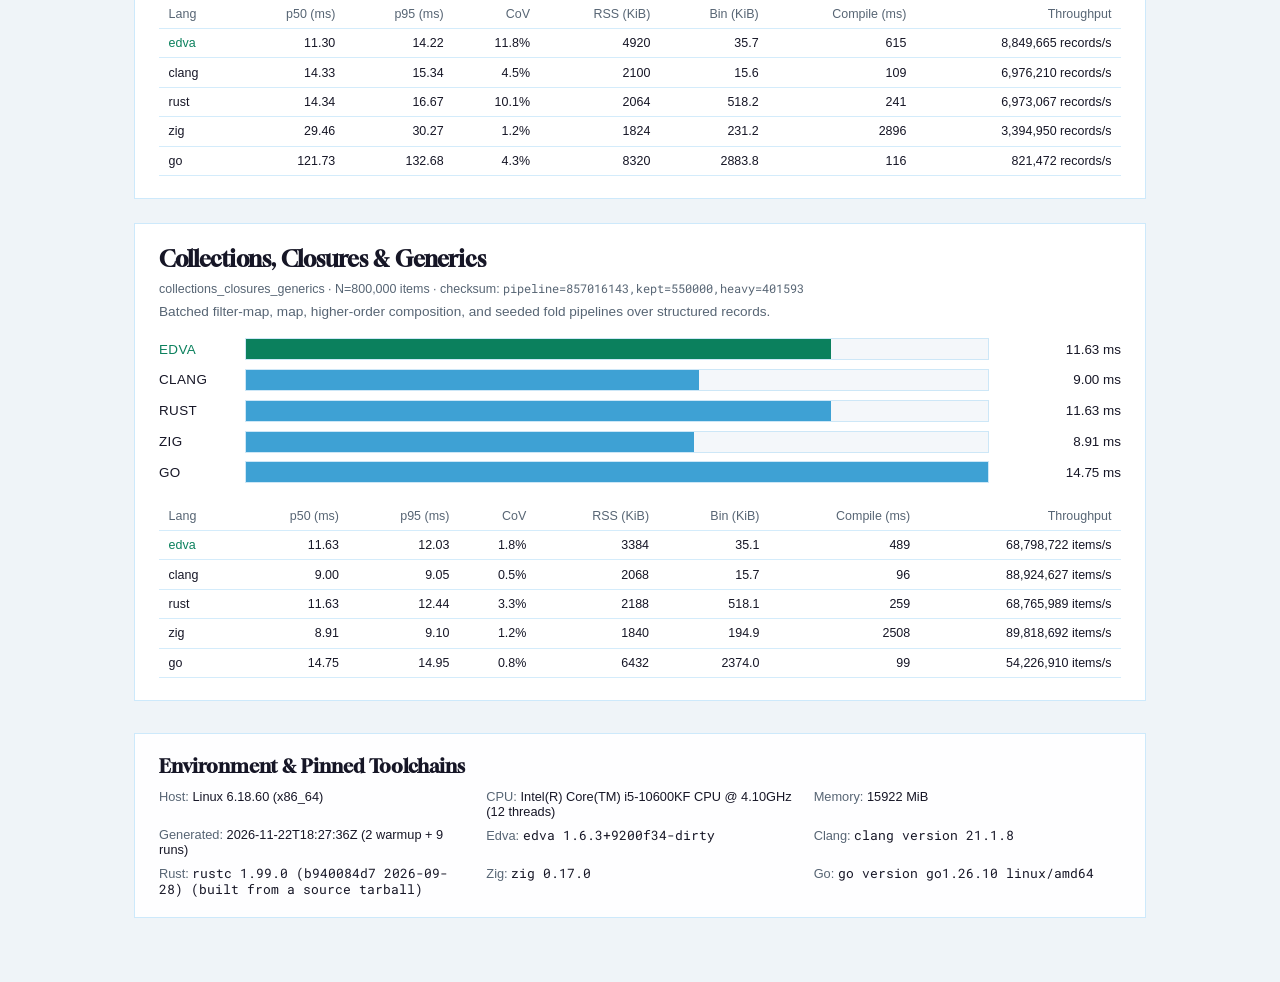
==== commit 6d301a0a: "style: architectural left rail, header bar, tight lynx+edva lockup, high-contrast tagline, and mono " ====
--- a/benchmarks/index.html
+++ b/benchmarks/index.html
@@ -11,16 +11,16 @@
   <link rel="preconnect" href="https://fonts.googleapis.com">
   <link rel="preconnect" href="https://fonts.gstatic.com" crossorigin>
   <link href="https://fonts.googleapis.com/css2?family=Gloock&family=Roboto+Mono:wght@300;400;500&display=swap" rel="stylesheet">
-  <link rel="stylesheet" href="../style.css?v=2">
+  <link rel="stylesheet" href="../style.css?v=3">
   <style>
-    .bench-wrap { max-width: 980px; margin: 0 auto; padding: 1.5rem 1.25rem 4rem; }
+    .bench-wrap { max-width: 1060px; margin: 0 auto; padding: 1.5rem 1.5rem 4rem; }
     .bench-topbar { display: flex; justify-content: space-between; align-items: center; gap: 1rem; margin-bottom: 2rem; }
     .bench-back { color: var(--accent-mint); text-decoration: none; font-size: 0.9rem; }
     .bench-back:hover { text-decoration: underline; }
-    .bench-hero { text-align: center; margin-bottom: 2.25rem; }
+    .bench-hero { text-align: left; margin-bottom: 2rem; }
     .bench-hero h1 { font-family: 'Gloock', serif; font-size: clamp(2rem, 5vw, 3rem); margin: 0 0 0.5rem; }
-    .bench-hero p { color: var(--text-muted); max-width: 680px; margin: 0 auto 1.25rem; line-height: 1.6; }
-    .metric-tabs { display: flex; flex-wrap: wrap; justify-content: center; gap: 0.5rem; margin-bottom: 2rem; }
+    .bench-hero p { color: var(--text-muted); max-width: 720px; margin: 0 0 1.25rem; line-height: 1.6; }
+    .metric-tabs { display: flex; flex-wrap: wrap; justify-content: flex-start; gap: 0.5rem; margin-bottom: 1.75rem; }
     .metric-btn {
       font-family: 'Roboto Mono', monospace; font-size: 0.82rem; padding: 0.5rem 0.9rem;
       border-radius: 0; border: 1px solid var(--card-border); background: var(--card-bg);
@@ -70,7 +70,7 @@
     <section class="bench-hero">
       <h1>Benchmarks</h1>
       <p>Standardized native benchmarks comparing <strong>Edva</strong>, <strong>Clang (C)</strong>, <strong>Rust</strong>, <strong>Zig</strong>, and <strong>Go</strong>. Every run verifies identical stdout checksums across all five languages before recording latency, peak RSS, binary size, and cold compile time.</p>
-      <div class="nav-links" style="justify-content:center">
+      <div class="nav-links">
         <a href="https://github.com/edva-lang/benchmarks" class="btn btn-primary" target="_blank" rel="noopener">Reproduce on GitHub &rarr;</a>
         <a href="./results.json" class="btn btn-outline">Raw results.json</a>
       </div>
--- a/style.css
+++ b/style.css
@@ -12,6 +12,7 @@
    --bg-color: #eff4f8; /* Cloud */
    --text-color: #161626; /* Indigo */
    --text-muted: #576574;
+   --text-sub: #475569;
    --grid-line-color: rgba(
       131,
       201,
@@ -51,6 +52,7 @@
    --bg-color: #161626; /* Indigo */
    --text-color: #eff4f8; /* Cloud */
    --text-muted: #8fa0b5;
+   --text-sub: #a8b9cc;
    --grid-line-color: rgba(
       131,
       201,
@@ -90,6 +92,7 @@
       --bg-color: #161626;
       --text-color: #eff4f8;
       --text-muted: #8fa0b5;
+      --text-sub: #a8b9cc;
       --grid-line-color: rgba(131, 201, 244, 0.045);
 
       --card-bg: rgba(32, 32, 54, 0.85);
@@ -143,33 +146,79 @@
 }
 
 /* Header & Theme toggle */
-header {
-   position: absolute;
-   top: 0;
-   left: 0;
-   right: 0;
-   display: flex;
-   justify-content: flex-end;
-   padding: 1.5rem 2rem;
-   z-index: 10;
+.site-header {
+   width: 100%;
+   border-bottom: 1px solid var(--card-border);
+   background: var(--card-bg);
+   backdrop-filter: blur(8px);
+}
+
+.site-header-inner {
+   max-width: 1060px;
+   margin: 0 auto;
+   padding: 0.7rem 1.5rem;
+   display: flex;
+   justify-content: space-between;
+   align-items: center;
+   gap: 1rem;
+}
+
+.header-meta {
+   display: flex;
+   align-items: center;
+   gap: 0.55rem;
+   font-family:
+      "Roboto Mono", ui-monospace, SFMono-Regular, Menlo, Monaco,
+      Consolas, monospace;
+   font-size: 0.78rem;
+   color: var(--text-sub);
+   letter-spacing: 0.02em;
+}
+
+.meta-ver {
+   color: var(--accent-mint);
+   font-weight: 500;
+}
+
+.meta-sep {
+   opacity: 0.4;
+}
+
+.header-actions {
+   display: flex;
+   align-items: center;
+   gap: 1.25rem;
+}
+
+.header-link {
+   font-family:
+      "Roboto Mono", ui-monospace, SFMono-Regular, Menlo, Monaco,
+      Consolas, monospace;
+   font-size: 0.8rem;
+   color: var(--text-sub);
+   text-decoration: none;
+   transition: color 0.15s ease;
+}
+
+.header-link:hover {
+   color: var(--accent-mint);
 }
 
 .theme-toggle {
-   background: var(--card-bg);
+   background: transparent;
    border: 1px solid var(--card-border);
    color: var(--text-color);
-   width: 40px;
-   height: 40px;
+   width: 34px;
+   height: 34px;
    border-radius: 0;
    cursor: pointer;
    display: flex;
    align-items: center;
    justify-content: center;
-   font-size: 1.1rem;
+   font-size: 1rem;
    transition:
       border-color 0.2s,
       transform 0.2s;
-   backdrop-filter: blur(8px);
 }
 
 .theme-toggle:hover {
@@ -181,21 +230,24 @@
 main {
    max-width: 1060px;
    margin: 0 auto;
-   padding: 4.5rem 1.5rem 4rem 1.5rem;
+   padding: 2.5rem 1.5rem 4rem 1.5rem;
    display: flex;
    flex-direction: column;
-   align-items: center;
+   align-items: stretch;
 }
 
 /* Hero Section */
 .hero {
    width: 100%;
-   display: flex;
-   justify-content: center;
-   align-items: flex-start;
-   gap: 2.25rem;
    text-align: left;
-   margin-bottom: 3.5rem;
+   margin-bottom: 2.25rem;
+}
+
+.hero-lockup {
+   display: flex;
+   align-items: flex-end;
+   gap: 1.35rem;
+   margin-bottom: 1.35rem;
 }
 
 .brand-logo-wrap {
@@ -203,12 +255,10 @@
    justify-content: flex-start;
    align-items: flex-start;
    flex-shrink: 0;
-   margin-top: 0.4rem;
-   margin-bottom: 0;
 }
 
 .brand-logo {
-   width: 108px;
+   width: 84px;
    height: auto;
    color: var(--accent-mint);
    filter: drop-shadow(0 4px 12px rgba(11, 128, 93, 0.15));
@@ -218,25 +268,31 @@
       filter 0.3s ease;
 }
 
-.hero-content {
-   max-width: 680px;
-   text-align: left;
-}
-
-@media (max-width: 760px) {
+.brand-lockup-text {
+   display: flex;
+   flex-direction: column;
+   justify-content: flex-end;
+   padding-bottom: 0.2rem;
+}
+
+@media (max-width: 680px) {
+   .site-header-inner {
+      padding: 0.65rem 1.25rem;
+   }
+   .header-link {
+      display: none;
+   }
    main {
-      padding: 4.5rem 1.25rem 3rem 1.25rem;
+      padding: 2rem 1.25rem 3rem 1.25rem;
    }
-   .hero {
-      flex-direction: column;
-      align-items: flex-start;
-      gap: 1.5rem;
-   }
-   .brand-logo-wrap {
-      margin-top: 0;
+   .hero-lockup {
+      gap: 1rem;
    }
    .brand-logo {
-      width: 76px;
+      width: 66px;
+   }
+   .brand-title {
+      font-size: 74px;
    }
 }
 
@@ -251,46 +307,67 @@
 .brand-title {
    font-family: "Gloock", serif;
    font-weight: 500;
-   font-size: 100px;
-   line-height: 1.05;
+   font-size: 96px;
+   line-height: 0.92;
    letter-spacing: -0.02em;
-   margin-bottom: 0.25rem;
+   margin-bottom: 0.35rem;
    color: var(--text-color);
    user-select: none;
 }
 
 .brand-sub {
    font-family:
-      "Roboto", "Helvetica Neue", Helvetica, Arial, sans-serif;
+      "Roboto Mono", ui-monospace, SFMono-Regular, Menlo, Monaco,
+      Consolas, monospace;
+   font-size: 0.82rem;
+   font-weight: 400;
+   letter-spacing: 0.04em;
+   color: var(--text-sub);
+   margin: 0;
+}
+
+.tagline {
+   font-size: 1.3rem;
+   color: var(--text-color);
+   font-weight: 500;
+   max-width: 720px;
+   margin: 0 0 1rem 0;
+   line-height: 1.45;
+}
+
+.targets-line {
+   display: flex;
+   flex-wrap: wrap;
+   align-items: center;
+   gap: 0.5rem;
+   font-family:
+      "Roboto Mono", ui-monospace, SFMono-Regular, Menlo, Monaco,
+      Consolas, monospace;
+   font-size: 0.78rem;
+   color: var(--text-sub);
+   margin: 0 0 1.6rem 0;
+}
+
+.targets-label {
    font-size: 0.72rem;
-   font-weight: 300;
-   letter-spacing: 0.05em;
+   letter-spacing: 0.08em;
    color: var(--text-muted);
-   margin-top: 0;
-   margin-bottom: 1.5rem;
-   opacity: 0.75;
-}
-
-.tagline {
-   font-size: 1.25rem;
-   color: var(--text-muted);
-   font-weight: 400;
-   max-width: 680px;
-   margin: 0 0 0.75rem 0;
-   line-height: 1.5;
-}
-
-.targets-line {
-   font-size: 0.9rem;
-   color: var(--text-muted);
-   opacity: 0.85;
-   letter-spacing: 0.02em;
-   margin: 0 0 2rem 0;
+   margin-right: 0.15rem;
+}
+
+.target-tag {
+   display: inline-block;
+   padding: 0.2rem 0.55rem;
+   border: 1px solid var(--card-border);
+   background: var(--card-bg);
+   color: var(--text-color);
+   border-radius: 0;
 }
 
 .nav-links {
    display: flex;
-   gap: 1.25rem;
+   align-items: center;
+   gap: 1rem 1.25rem;
    flex-wrap: wrap;
    justify-content: flex-start;
 }
@@ -307,6 +384,29 @@
    transition: all 0.2s ease;
 }
 
+.btn-link {
+   display: inline-flex;
+   align-items: center;
+   gap: 0.3rem;
+   padding: 0.4rem 0.25rem;
+   font-family:
+      "Roboto Mono", ui-monospace, SFMono-Regular, Menlo, Monaco,
+      Consolas, monospace;
+   font-size: 0.88rem;
+   font-weight: 400;
+   color: var(--text-sub);
+   text-decoration: none;
+   border-bottom: 1px solid transparent;
+   transition:
+      color 0.15s ease,
+      border-color 0.15s ease;
+}
+
+.btn-link:hover {
+   color: var(--accent-mint);
+   border-bottom-color: var(--accent-mint);
+}
+
 .btn-primary {
    background-color: var(--btn-primary-bg);
    color: var(--btn-primary-fg);
@@ -342,8 +442,8 @@
 }
 
 .showcase-header {
-   text-align: center;
-   margin-bottom: 1.5rem;
+   text-align: left;
+   margin-bottom: 1.25rem;
 }
 
 .showcase-title {
@@ -575,14 +675,16 @@
 }
 
 .bottom-nav {
-   margin-top: 4.5rem;
+   margin-top: 3.5rem;
    margin-bottom: 0.5rem;
-   justify-content: center;
+   justify-content: flex-start;
 }
 
 footer {
-   margin-top: 2.5rem;
-   text-align: center;
+   margin-top: 2rem;
+   padding-top: 1.5rem;
+   border-top: 1px solid var(--card-border);
+   text-align: left;
    font-size: 0.85rem;
    color: var(--text-muted);
 }
